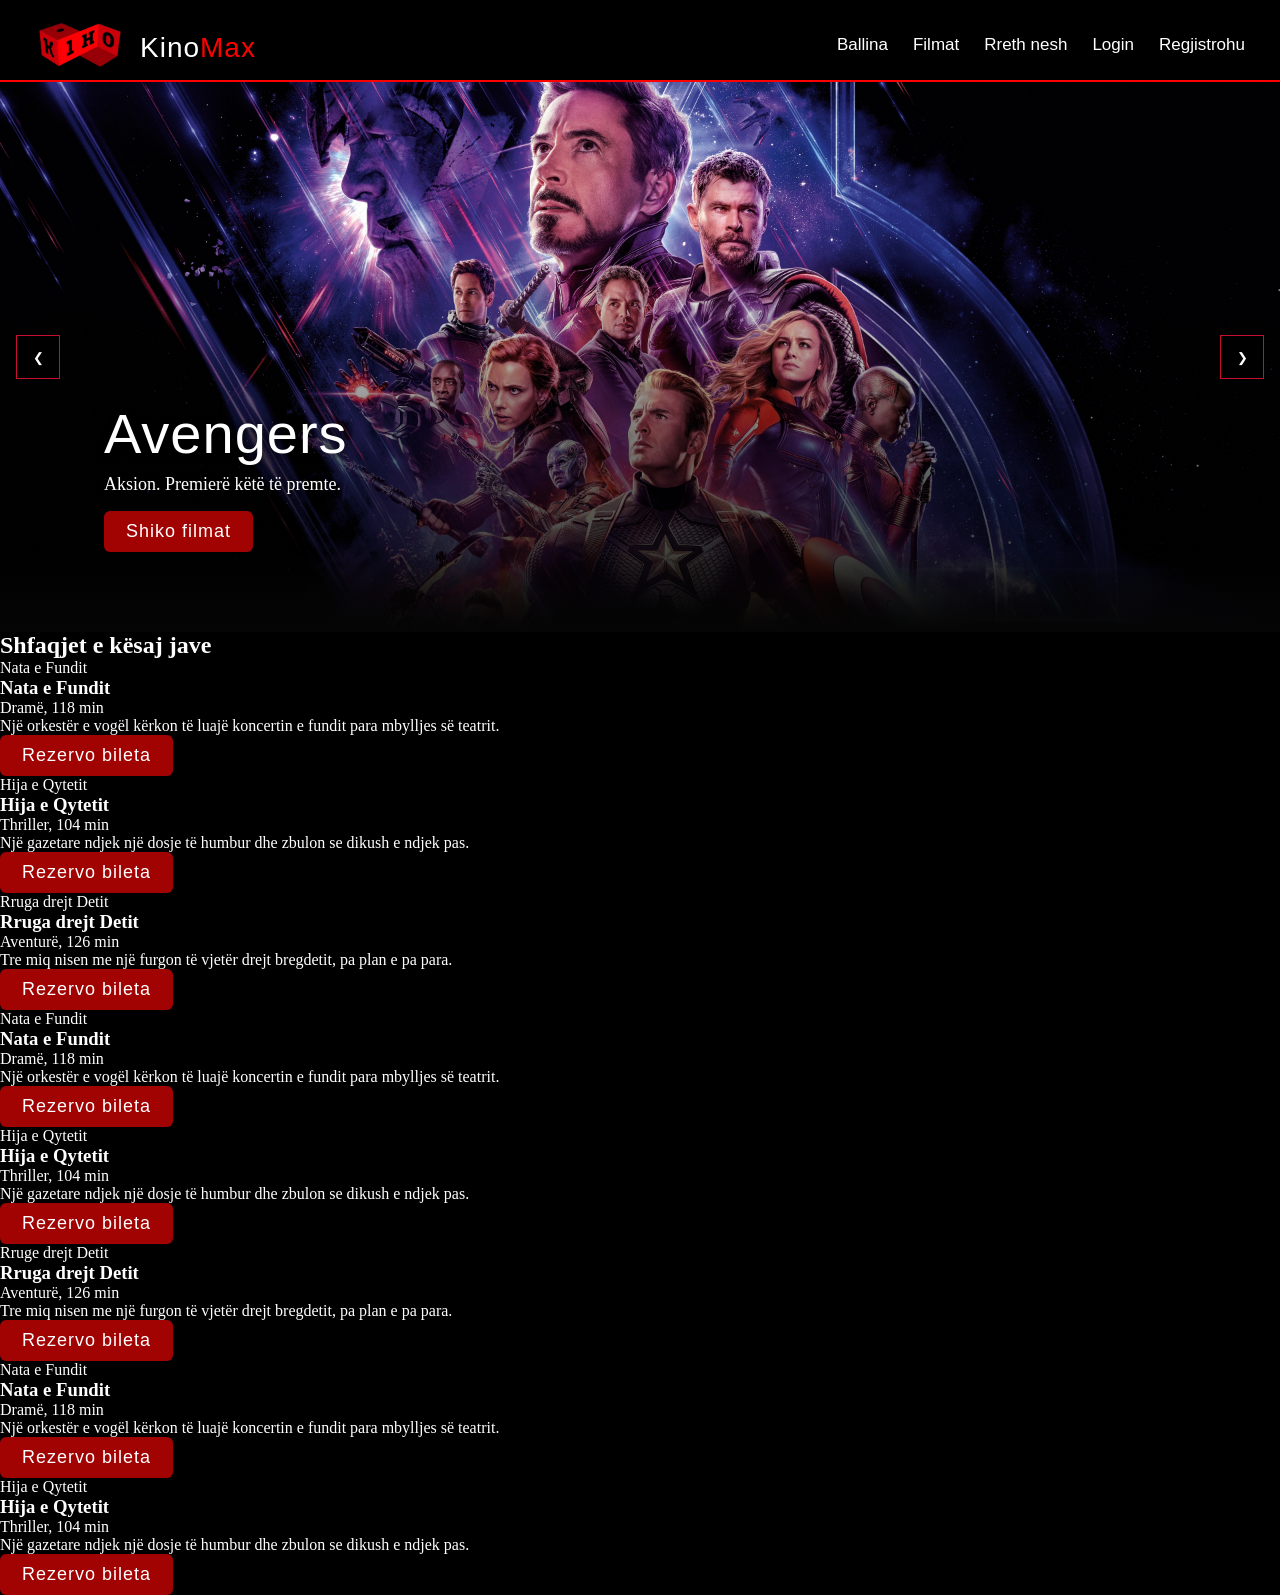
==== index.html @ bc632d7a "Shtimi i disa filmave te tjere ne faqen kryesore index(Ballina)" ====
<!doctype html>
<html lang="en">
  <head>
    <meta charset="UTF-8" />
    <meta name="viewport" content="width=device-width, initial-scale=1.0" />
    <link rel="stylesheet" href="css/style.css" />
    <title>Kinema</title>
  </head>
  <body>
    <header class="koka">
      <img
        id="figura"
        src="Logo/kino-logo-png_seeklogo-444169-removebg-preview.png"
        alt="Logo"
        width="90"
      />
      <a class="logo" href="index.html">Kino<span>Max</span></a>

      <nav class="navbar">
        <ul id="listaNav">
          <li><a href="index.html">Ballina</a></li>
          <li><a href="filmat.html">Filmat</a></li>
          <li><a href="rrethnesh.html">Rreth nesh</a></li>
          <li><a href="login.html">Login</a></li>
          <li><a href="regjistrohu.html">Regjistrohu</a></li>
        </ul>
      </nav>
    </header>

    <section class="slider">
      <article class="slide active g1">
        <h2>Avengers</h2>
        <p>Aksion. Premierë këtë të premte.</p>
        <a class="btn" href="filmat.html">Shiko filmat</a>
      </article>

      <article class="slide active g2">
        <h2>Goat</h2>
        <p>Komedi. Shfaqje çdo ditë në ora 18:00.</p>
        <a class="btn" href="filmat.html">Shiko filmat</a>
      </article>

      <article class="slide active g3">
        <h2>Odyssey</h2>
        <p>Dramë. Të dielën me çmim familjar.</p>
        <a class="btn" href="filmat.html">Shiko filmat</a>
      </article>

      <button class="arrow prev" id="prev" aria-label="Filmi para">
        &#10094;
      </button>
      <button class="arrow next" id="next" aria-label="Filmi tjetër">
        &#10095;
      </button>
    </section>

   <div class="shfaqjet layout">
      <section class="content">
        <h2>Shfaqjet e kësaj jave</h2>

        <div class="grid">
          <article class="film">
            <div class="poster p1"><span>Nata e Fundit</span></div>
            <div class="film-info">
              <h3>Nata e Fundit</h3>
              <p class="meta">Dramë, 118 min</p>
              <p>
                Një orkestër e vogël kërkon të luajë koncertin e fundit para
                mbylljes së teatrit.
              </p>
              <a class="btn" href="login.html">Rezervo bileta</a>
            </div>
          </article>

          <article class="film">
            <div class="poster-p2"><span>Hija e Qytetit</span></div>
            <div class="film-info">
              <h3>Hija e Qytetit</h3>
              <p class="meta">Thriller, 104 min</p>
              <p>
                Një gazetare ndjek një dosje të humbur dhe zbulon se dikush e
                ndjek pas.
              </p>
              <a class="btn" href="login.html">Rezervo bileta</a>
            </div>
          </article>

          <article class="film">
            <div class="poster p3"><span>Rruga drejt Detit</span></div>
            <div class="film-info">
             <h3>Rruga drejt Detit</h3>
              <p class="meta">Aventurë, 126 min</p>
              <p>
                Tre miq nisen me një furgon të vjetër drejt bregdetit, pa plan e
                pa para.
              </p>
              <a class="btn" href="login.html">Rezervo bileta</a>
            </div>
          </article>

          <article class="film">
            <div class="poster p4"><span>Nata e Fundit</span></div>
            <div class="film-info">
              <h3>Nata e Fundit</h3>
              <p class="meta">Dramë, 118 min</p>
              <p>
                Një orkestër e vogël kërkon të luajë koncertin e fundit para
                mbylljes së teatrit.
              </p>
              <a class="btn" href="login.html">Rezervo bileta</a>
            </div>
          </article>

          <article class="film">
            <div class="poster p5"><span>Hija e Qytetit</span></div>
            <div class="film-info">
              <h3>Hija e Qytetit</h3>
              <p class="meta">Thriller, 104 min</p>
              <p>
                Një gazetare ndjek një dosje të humbur dhe zbulon se dikush e
                ndjek pas.
              </p>
              <a class="btn" href="login.html">Rezervo bileta</a>
            </div>
          </article>

          <article class="film">
            <div class="poster p6"><span>Rruge drejt Detit</span></div>
            <div class="film-info">
              <h3>Rruga drejt Detit</h3>
              <p class="meta">Aventurë, 126 min</p>
              <p>
                Tre miq nisen me një furgon të vjetër drejt bregdetit, pa plan e
                pa para.
              </p>
              <a class="btn" href="login.html">Rezervo bileta</a>
            </div>
          </article>

          <article class="film">
            <div class="poster p7"><span>Nata e Fundit</span></div>
            <div class="film-info">
              <h3>Nata e Fundit</h3>
             <p class="meta">Dramë, 118 min</p>
             <p>
                Një orkestër e vogël kërkon të luajë koncertin e fundit para
                mbylljes së teatrit.
              </p>
              <a class="btn" href="login.html">Rezervo bileta</a>
            </div>
          </article>
         
           <article class="film">
            <div class="poster p8"><span>Hija e Qytetit</span></div>
            <div class="film-info">
              <h3>Hija e Qytetit</h3>
              <p class="meta">Thriller, 104 min</p>
              <p>
                Një gazetare ndjek një dosje të humbur dhe zbulon se dikush e
                ndjek pas.
              </p>
              <a class="btn" href="login.html">Rezervo bileta</a>
            </div>
          </article>
        </div>
      </section>

      

    <!--
    <footer class="footer">
      <p>KinoMax, Rruga Jakup Balaj 57, Prishtine</p>
      <p>Tel: 044 904 084 | info@kinomax.gmail.com</p>
      <p>2026 Kinema Drita. Projekt universitar .</p>
    </footer>
    -->
  </body>
</html>
---- css/style.css ----
* {
  margin: 0;
  padding: 0;
  box-sizing: border-box;
}

body {
  background-color: black;
  color: white;
  font-family: Georgia, "Times New Roman", Times, serif;
}

.koka {
  display: flex;
  align-items: center;
  justify-content: space-between;
  padding: 15px 35px;
  background-color: black;
  border-bottom: 2px solid red;
}

.logo {
  font-family: Impact, Arial, sans-serif;
  font-size: 28px;
  color: white;
  text-decoration: none;
  letter-spacing: 1px;
  margin-bottom: -25px;
  margin-top: -10px;
  margin-right: auto;
}

.logo span {
  color: red;
}

#figura {
  margin-top: -15px;
}

.koka img {
  margin-right: 15px;
  margin-bottom: -25px;
}

.navbar ul {
  display: flex;
  align-items: center;
  gap: 25px;
  list-style: none;
  margin-bottom: -25px;
  margin-top: -5px;
}

.navbar a {
  color: white;
  text-decoration: none;
  font-family: Impact, Arial, sans-serif;
  font-size: 17px;
  padding: 5px 0;
}

.navbar a:hover {
  color: #c90c2b;
  border-bottom: 2px solid #c90c2b;
}
/* ===== Forma e hyrjes ===== */
main {
  min-height: calc(100vh - 90px);
  display: flex;
  align-items: center;
  justify-content: center;
}

.container {
  width: 100%;
  max-width: 480px;
  padding: 32px 19px;
  margin: 50px auto;
}

.Hyrja {
  background: #141212;
  border: 1px solid #2e2a2a;
  border-top: 4px solid #c8102e;
  border-radius: 6px;
  padding: 32px;
}

.Hyrja h1 {
  font-family: Impact, "Arial Narrow", Arial, sans-serif;
  font-weight: 400;
  font-size: 35px;
  letter-spacing: 1px;
  margin-bottom: 16px;
}

#login {
  display: flex;
  flex-direction: column;
  gap: 8px;
}

#login label {
  margin-top: 10px;
  font-size: 15px;
}

#login input[type="email"],
#login input[type="password"],
#login input[type="text"] {
  width: 100%;
  padding: 11px;
  background: #000000;
  color: #f1ece8;
  border: 1px solid #2e2a2a;
  border-radius: 6px;
  font: inherit;
}

#login input:focus {
  outline: none;
  border-color: #c8102e;
}

/* Butoni Shfaq/Fshih fjalëkalimin */
#login button[type="button"] {
  align-self: flex-end;
  padding: 5px 14px;
  background: transparent;
  color: #f1ece8;
  border: 1px solid #c8102e;
  border-radius: 6px;
  font: inherit;
  font-size: 14px;
  cursor: pointer;
}

#login button[type="button"]:hover {
  background: #c8102e;
}

/* Checkbox-i "Më mbaj të kyçur" */
#login .checkbox {
  display: flex;
  align-items: left;
  gap: 8px;
  margin-top: 6px;
}

/* Mesazhi i gabimit */
.error {
  min-height: 22px;
  color: #ff6b6b;
}

/* Butoni Hyr */
#login button[type="submit"] {
  margin-top: 6px;
  padding: 11px 22px;
  background: #c8102e;
  color: #ffffff;
  border: none;
  border-radius: 6px;
  font-family: Impact, "Arial Narrow", Arial, sans-serif;
  font-size: 17px;
  letter-spacing: 1px;
  cursor: pointer;
}

#login button[type="submit"]:hover {
  background: #8f0b21;
}

.llogari {
  margin-top: 19px;
  text-align: center;
}

/*Pjesa e filmave apo slides*/
.slider {
  position: relative;
  height: 550px;
  overflow: hidden;
}

.slider::after {
  content: "";
  position: absolute;
  left: 0;
  right: 0;
  bottom: 0;
  height: 80px;
  pointer-events: none;
  background: linear-gradient(to top, #050505, transparent);
}

.slide {
  display: none;
  flex-direction: column;
  justify-content: flex-end;
  align-items: flex-start;
  height: 100%;
  padding: 80px 104px;
}

.slide.active {
  display: flex;
}

.slide h2 {
  font-family: Impact, Arial, sans-serif;
  font-weight: 400;
  font-size: 56px;
  letter-spacing: 1px;
  text-shadow: 0 2px 8px rgba(0, 0, 0, 0.8);
}

.slide p {
  margin: 8px 0 16px;
  font-size: 18px;
  text-shadow: 0 1px 6px rgba(0, 0, 0, 0.8);
}

.btn {
  display: inline-block;
  padding: 10px 22px;
  background: rgb(161, 2, 2);
  color: white;
  border-radius: 6px;
  font-family: Impact, Arial, sans-serif;
  font-size: 18px;
  letter-spacing: 1px;
  text-decoration: none;
}

.btn:hover {
  background: #5e0413;
}

.g1 {
  background:
    linear-gradient(
      to top,
      rgba(0, 0, 0, 0.9) 0%,
      rgba(0, 0, 0, 0.5) 35%,
      rgba(0, 0, 0, 0) 70%
    ),
    url("../Logo/avengers.jpg") center 20% / cover no-repeat #1b0003;
}

.g2 {
  background:
    linear-gradient(
      to top,
      rgba(0, 0, 0, 0.9) 0%,
      rgba(0, 0, 0, 0.5) 35%,
      rgba(0, 0, 0, 0) 70%
    ),
    url("../Logo/24993.jpg") center 30% / cover no-repeat #3a0a12;
}

.g3 {
  background:
    linear-gradient(
      to top,
      rgba(0, 0, 0, 0.9) 0%,
      rgba(0, 0, 0, 0.5) 35%,
      rgba(0, 0, 0, 0) 70%
    ),
    url("../Logo/the-odyssey-3840x2160-25035.jpg") center 30% / cover no-repeat
      #1a0a0a;
}

.arrow {
  position: absolute;
  top: 50%;
  transform: translateY(-50%);
  z-index: 2;
  width: 44px;
  height: 44px;
  background: rgba(0, 0, 0, 0.6);
  color: #ffffff;
  border: 1px solid #c8102e;
  cursor: pointer;
}

.arrow:hover {
  background: red;
}

.prev {
  left: 16px;
}

.next {
  right: 16px;
}

/* ===== Footer ===== */
.footer {
  padding: 24px 32px;
  text-align: center;
  color: #a79f9a;
  font-size: 14px;
  border-top: 3px solid #c8102e;
}

/* ===== Faqja Regjistrohu ===== */
.narrow {
  max-width: 520px;
}

.panel {
  background: #141212;
  border: 1px solid #2e2a2a;
  border-top: 4px solid #c8102e;
  border-radius: 6px;
  padding: 32px;
}

.panel h1 {
  font-family: Impact, Arial, sans-serif;
  font-weight: 400;
  font-size: 35px;
  letter-spacing: 1px;
  margin-bottom: 16px;
}

#registerForm {
  display: flex;
  flex-direction: column;
  gap: 8px;
}

#registerForm label {
  margin-top: 10px;
  font-size: 15px;
}

/* Fushat: text, email, password dhe select */
#registerForm input[type="text"],
#registerForm input[type="email"],
#registerForm input[type="password"],
#registerForm select {
  width: 100%;
  padding: 11px;
  background: #000000;
  color: #f1ece8;
  border: 1px solid #2e2a2a;
  border-radius: 6px;
  font: inherit;
}

#registerForm input:focus,
#registerForm select:focus {
  outline: none;
  border-color: #c8102e;
}

/* Fjalëkalimi me butonin Shfaq */
.pass-row {
  display: flex;
  gap: 8px;
}

.pass-row input {
  flex: 1;
}

.toggle-pass {
  padding: 0 16px;
  background: transparent;
  color: #f1ece8;
  border: 1px solid #c8102e;
  border-radius: 6px;
  font: inherit;
  font-size: 14px;
  cursor: pointer;
}

.toggle-pass:hover {
  background: #c8102e;
}

/* Radio buttons (lloji i biletës) */
#registerForm fieldset {
  margin-top: 13px;
  padding: 13px;
  border: 1px solid #2e2a2a;
  border-radius: 6px;
}

#registerForm legend {
  padding: 0 6px;
  color: #a79f9a;
  font-size: 15px;
}

/* Radio dhe checkbox me etiketën e tyre */
#registerForm .check {
  display: flex;
  align-items: center;
  gap: 8px;
  margin-top: 6px;
}

#registerForm input[type="radio"],
#registerForm input[type="checkbox"] {
  accent-color: #c8102e;
}

/* Mesazhi i gabimit */
#registerForm .error {
  min-height: 22px;
  color: #ff6b6b;
}

/* Butoni Regjistrohu */
#registerForm .btn {
  margin-top: 6px;
  padding: 11px 22px;
  background: #c8102e;
  color: #ffffff;
  border: none;
  border-radius: 6px;
  font-family: Impact, "Arial Narrow", Arial, sans-serif;
  font-size: 17px;
  letter-spacing: 1px;
  cursor: pointer;
}

#registerForm .btn:hover {
  background: #8f0b21;
}

/* "Ke llogari? Hyr" */
.alt {
  margin-top: 19px;
  text-align: center;
}

/* Telefon */
@media (max-width: 640px) {
  .panel {
    padding: 22px;
  }

  .panel h1 {
    font-size: 29px;
  }
}

/* ===== Footer ===== */
.footer {
  padding: 24px 32px;
  text-align: center;
  color: #a79f9a;
  font-size: 14px;
  border-top: 3px solid #c8102e;
}
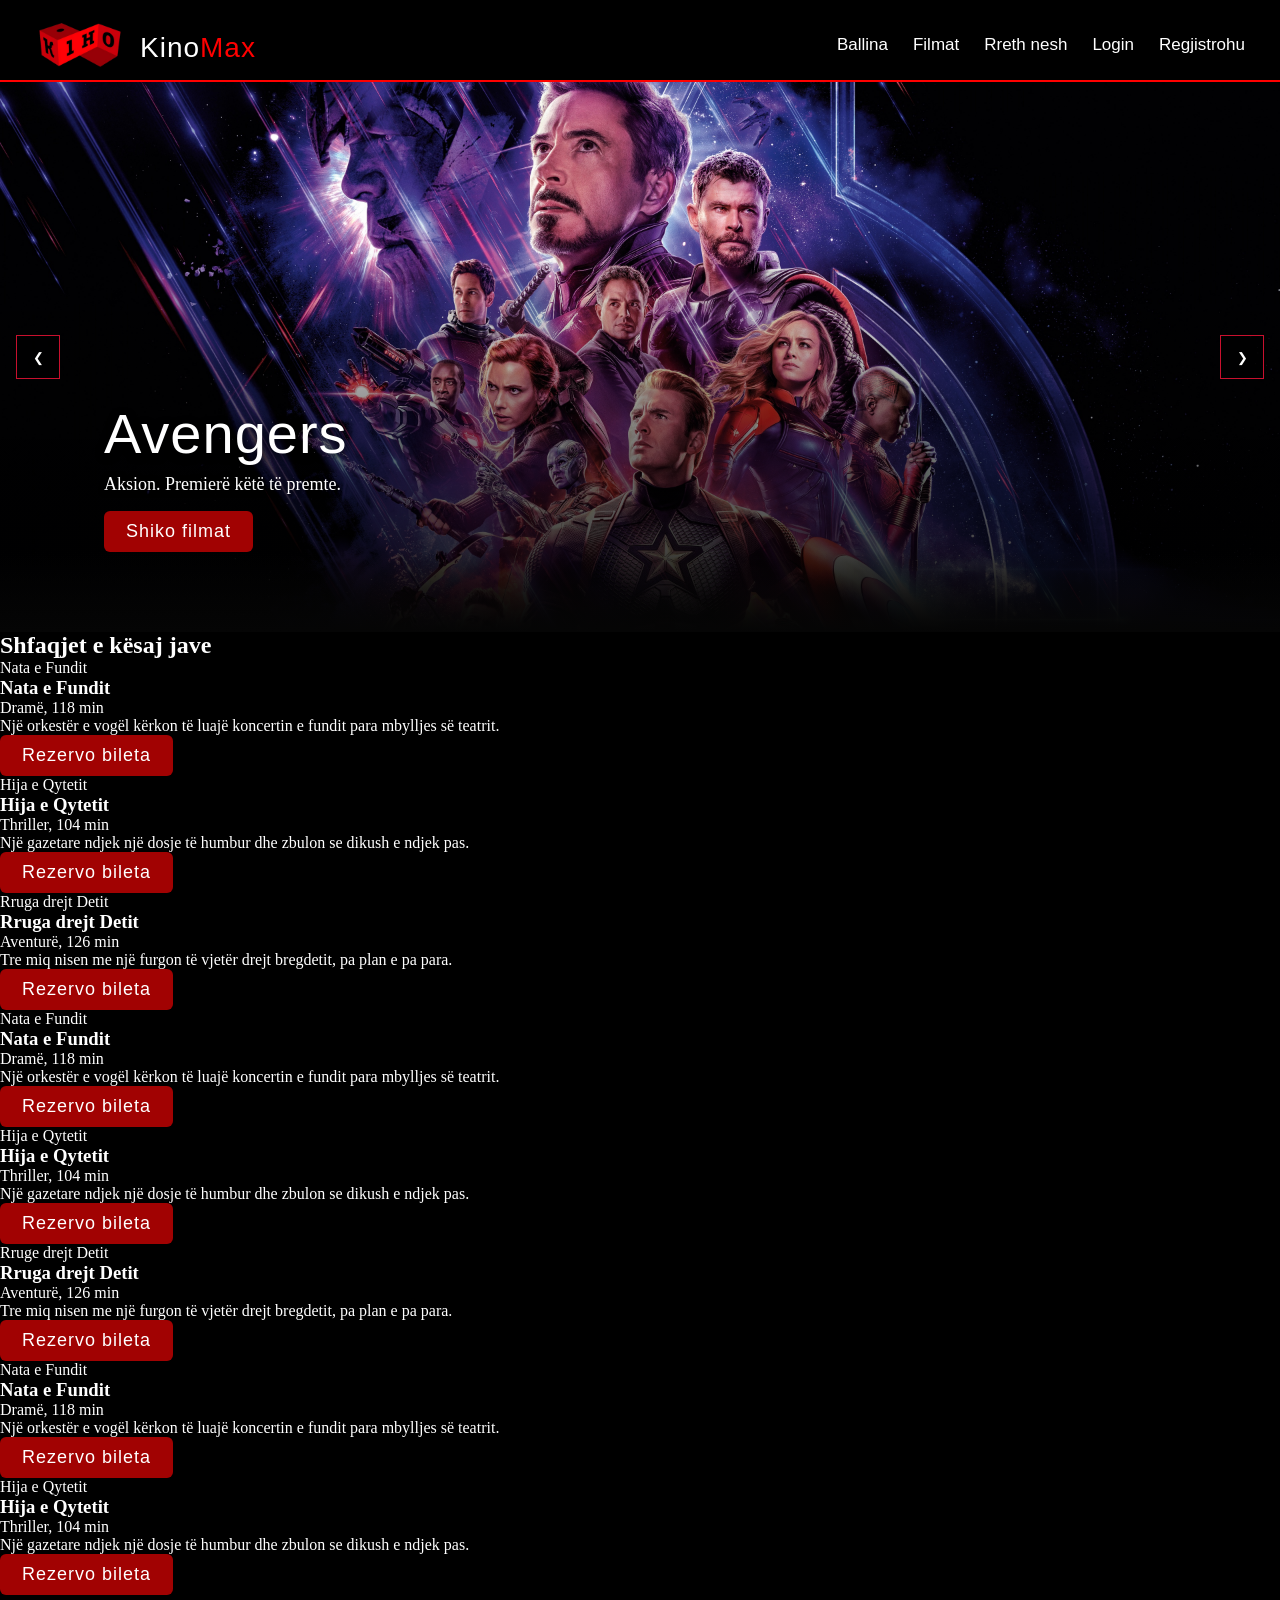
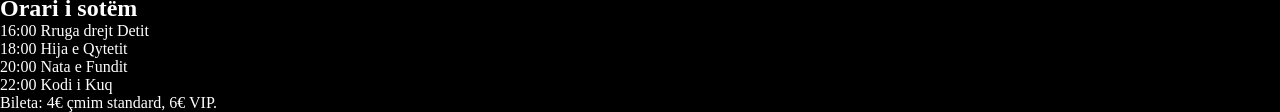
==== commit c1c95908: "Shtimi i ASIDE ne faqen kryesore index (Ballina) ku perfshin oraret kryesore te filmave" ====
--- a/index.html
+++ b/index.html
@@ -54,7 +54,7 @@
       </button>
     </section>
 
-   <div class="shfaqjet layout">
+    <div class="shfaqjet layout">
       <section class="content">
         <h2>Shfaqjet e kësaj jave</h2>
 
@@ -88,7 +88,7 @@
           <article class="film">
             <div class="poster p3"><span>Rruga drejt Detit</span></div>
             <div class="film-info">
-             <h3>Rruga drejt Detit</h3>
+              <h3>Rruga drejt Detit</h3>
               <p class="meta">Aventurë, 126 min</p>
               <p>
                 Tre miq nisen me një furgon të vjetër drejt bregdetit, pa plan e
@@ -141,16 +141,16 @@
             <div class="poster p7"><span>Nata e Fundit</span></div>
             <div class="film-info">
               <h3>Nata e Fundit</h3>
-             <p class="meta">Dramë, 118 min</p>
-             <p>
+              <p class="meta">Dramë, 118 min</p>
+              <p>
                 Një orkestër e vogël kërkon të luajë koncertin e fundit para
                 mbylljes së teatrit.
               </p>
               <a class="btn" href="login.html">Rezervo bileta</a>
             </div>
           </article>
-         
-           <article class="film">
+
+          <article class="film">
             <div class="poster p8"><span>Hija e Qytetit</span></div>
             <div class="film-info">
               <h3>Hija e Qytetit</h3>
@@ -165,7 +165,17 @@
         </div>
       </section>
 
-      
+      <aside class="sidebar">
+        <h2>Orari i sotëm</h2>
+        <ul class="schedule">
+          <li><span>16:00</span> Rruga drejt Detit</li>
+          <li><span>18:00</span> Hija e Qytetit</li>
+          <li><span>20:00</span> Nata e Fundit</li>
+          <li><span>22:00</span> Kodi i Kuq</li>
+        </ul>
+        <p class="note">Bileta: 4&euro; çmim standard, 6&euro; VIP.</p>
+      </aside>
+    </div>
 
     <!--
     <footer class="footer">
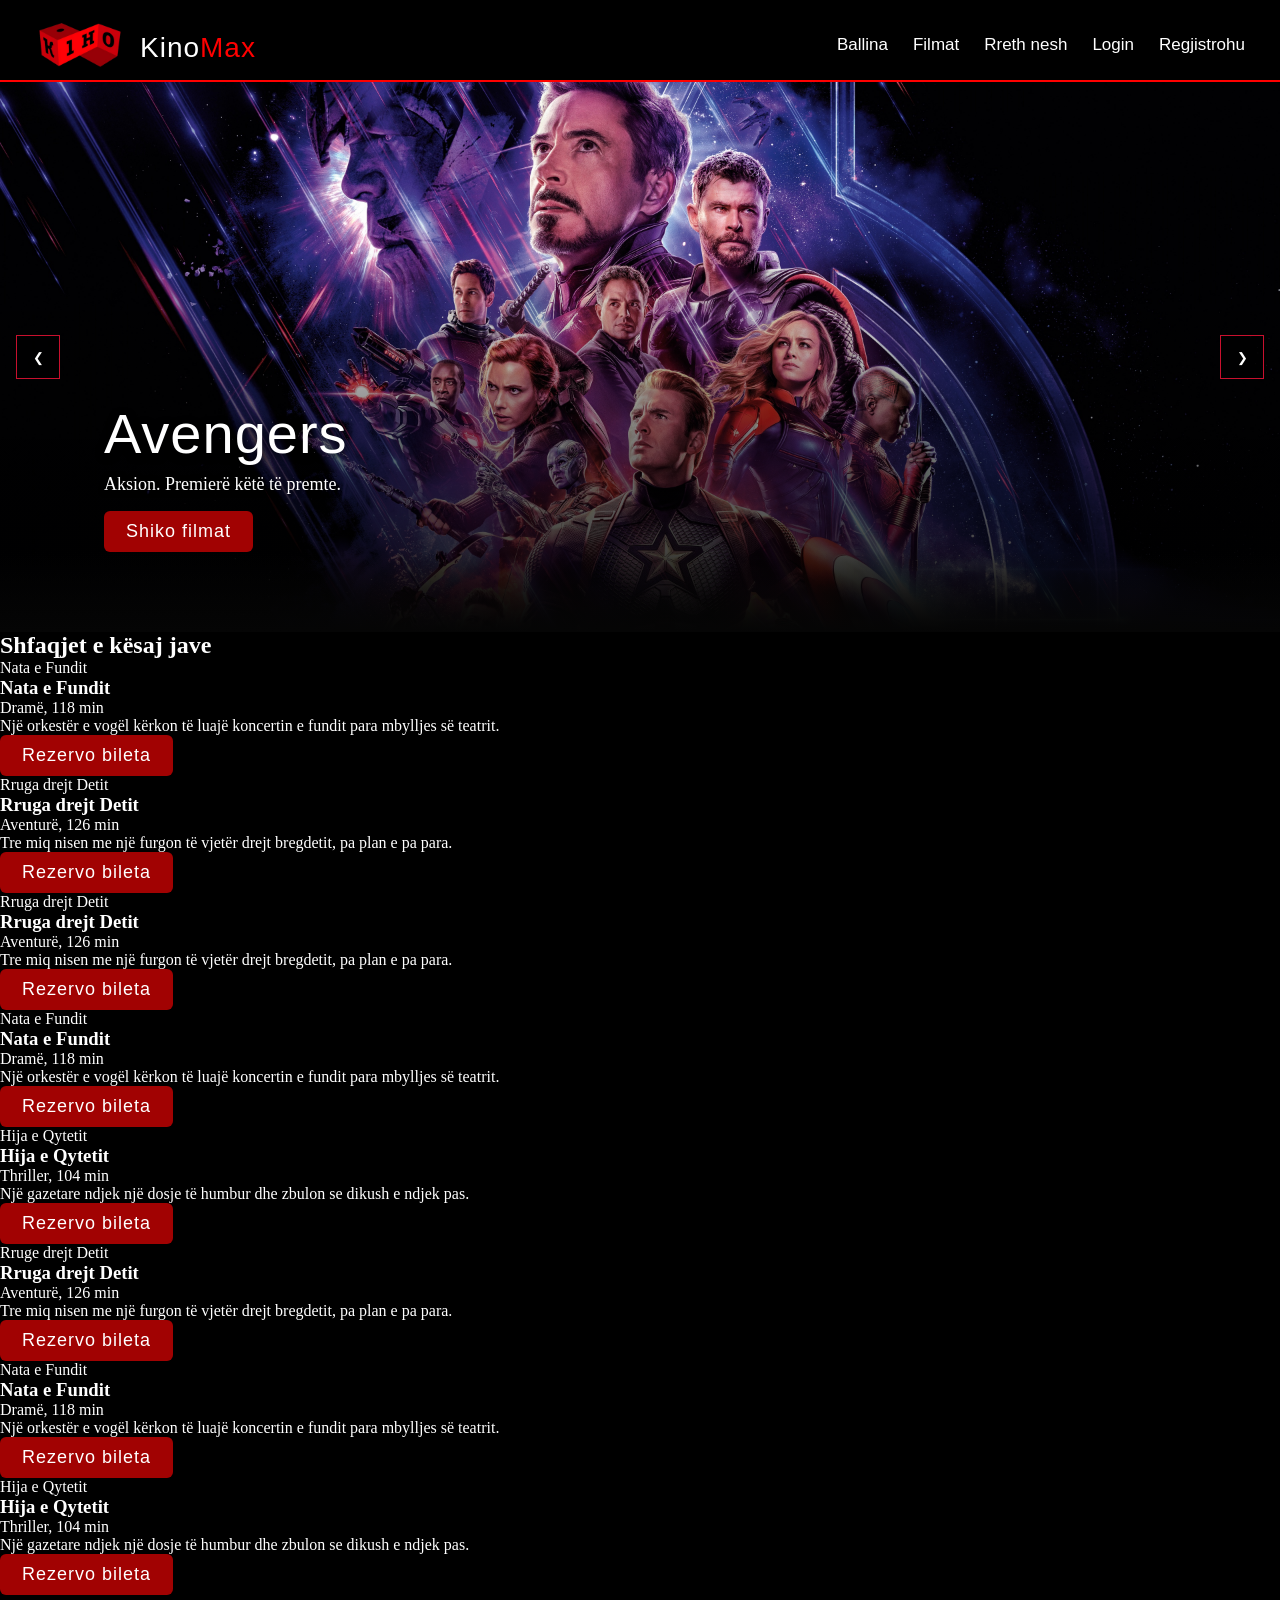
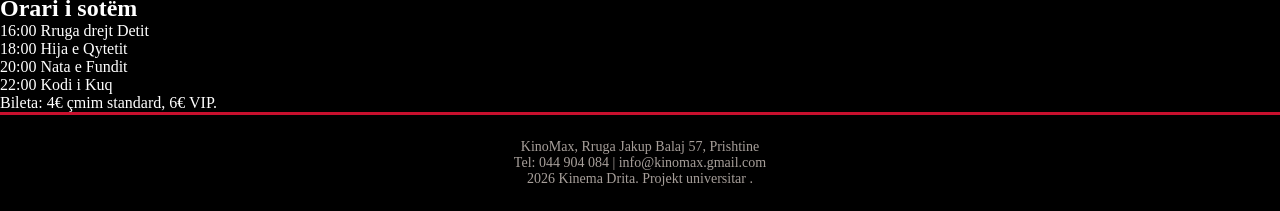
==== commit 1f95a881: "Vendosja e footer tek faqja kryesore index (ballina)" ====
--- a/index.html
+++ b/index.html
@@ -73,13 +73,13 @@
           </article>
 
           <article class="film">
-            <div class="poster-p2"><span>Hija e Qytetit</span></div>
+            <div class="poster p3"><span>Rruga drejt Detit</span></div>
             <div class="film-info">
-              <h3>Hija e Qytetit</h3>
-              <p class="meta">Thriller, 104 min</p>
+              <h3>Rruga drejt Detit</h3>
+              <p class="meta">Aventurë, 126 min</p>
               <p>
-                Një gazetare ndjek një dosje të humbur dhe zbulon se dikush e
-                ndjek pas.
+                Tre miq nisen me një furgon të vjetër drejt bregdetit, pa plan e
+                pa para.
               </p>
               <a class="btn" href="login.html">Rezervo bileta</a>
             </div>
@@ -177,12 +177,10 @@
       </aside>
     </div>
 
-    <!--
     <footer class="footer">
       <p>KinoMax, Rruga Jakup Balaj 57, Prishtine</p>
       <p>Tel: 044 904 084 | info@kinomax.gmail.com</p>
       <p>2026 Kinema Drita. Projekt universitar .</p>
     </footer>
-    -->
   </body>
 </html>
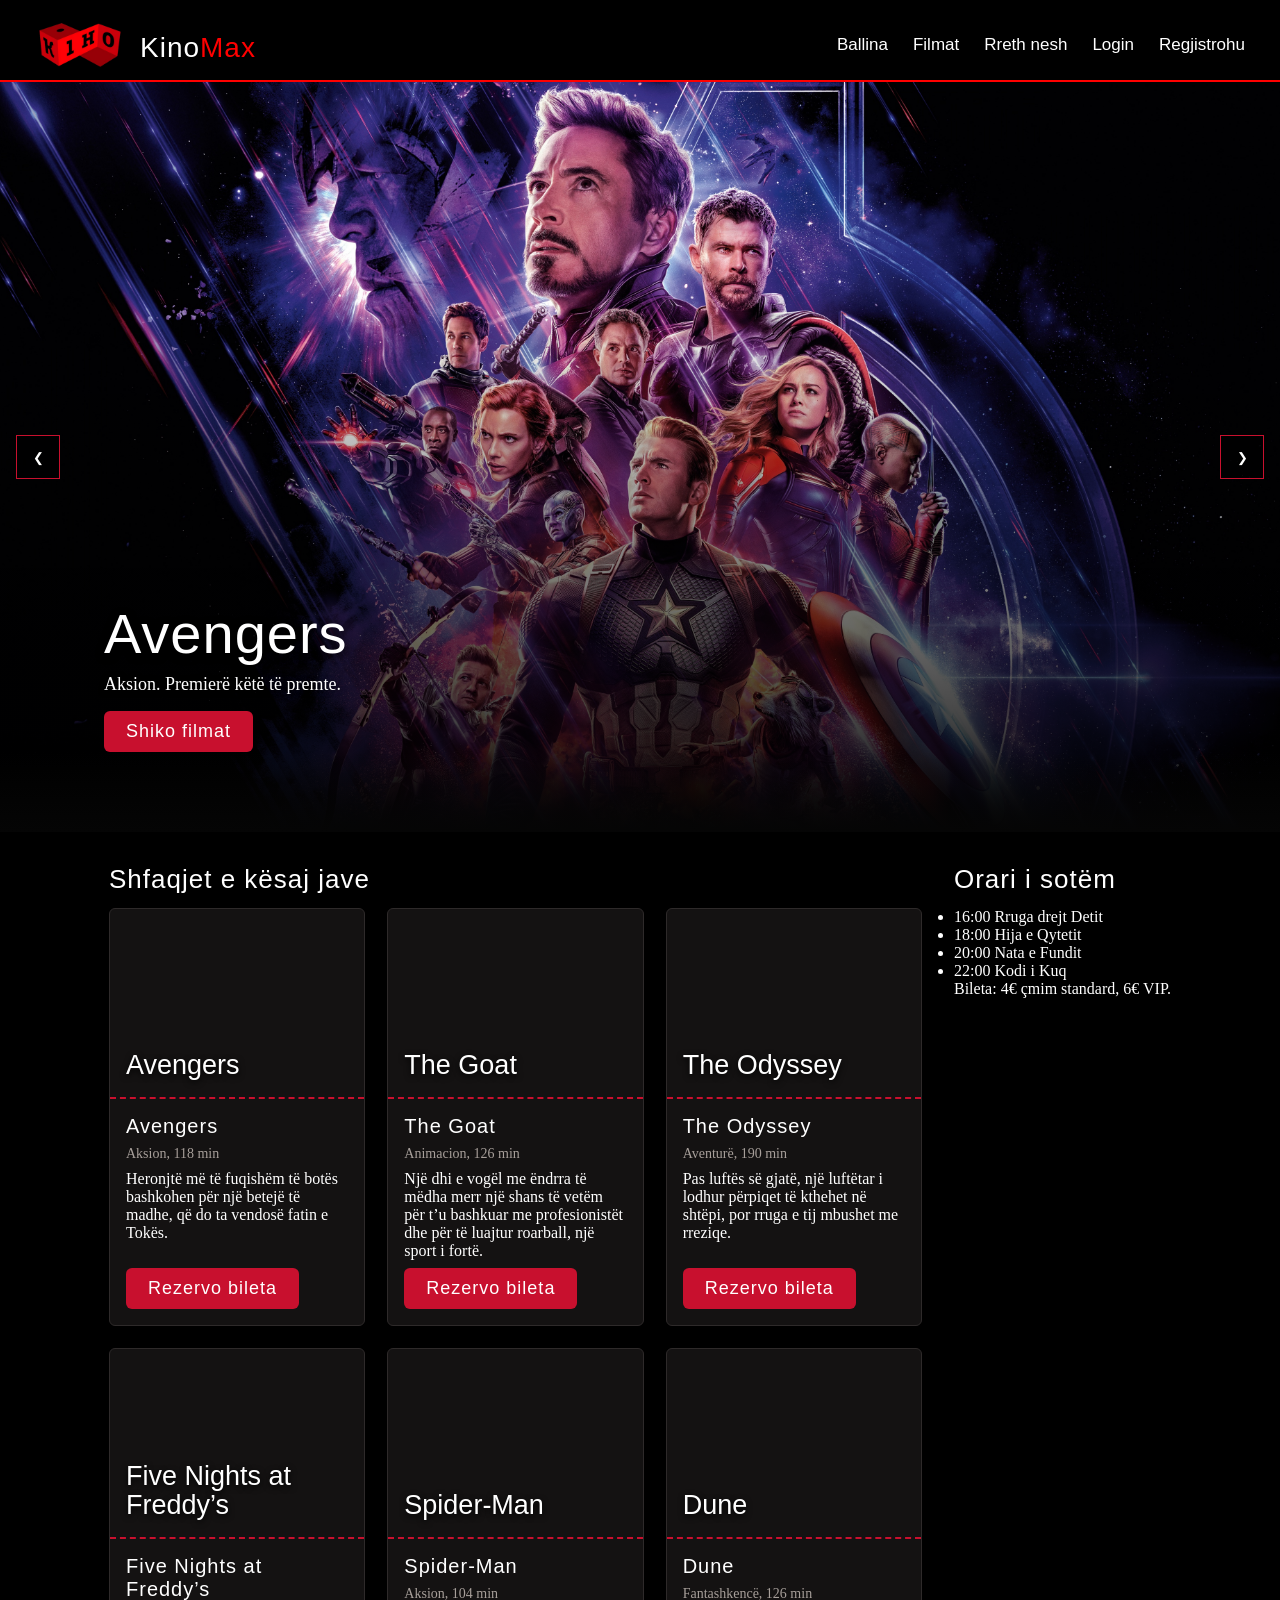
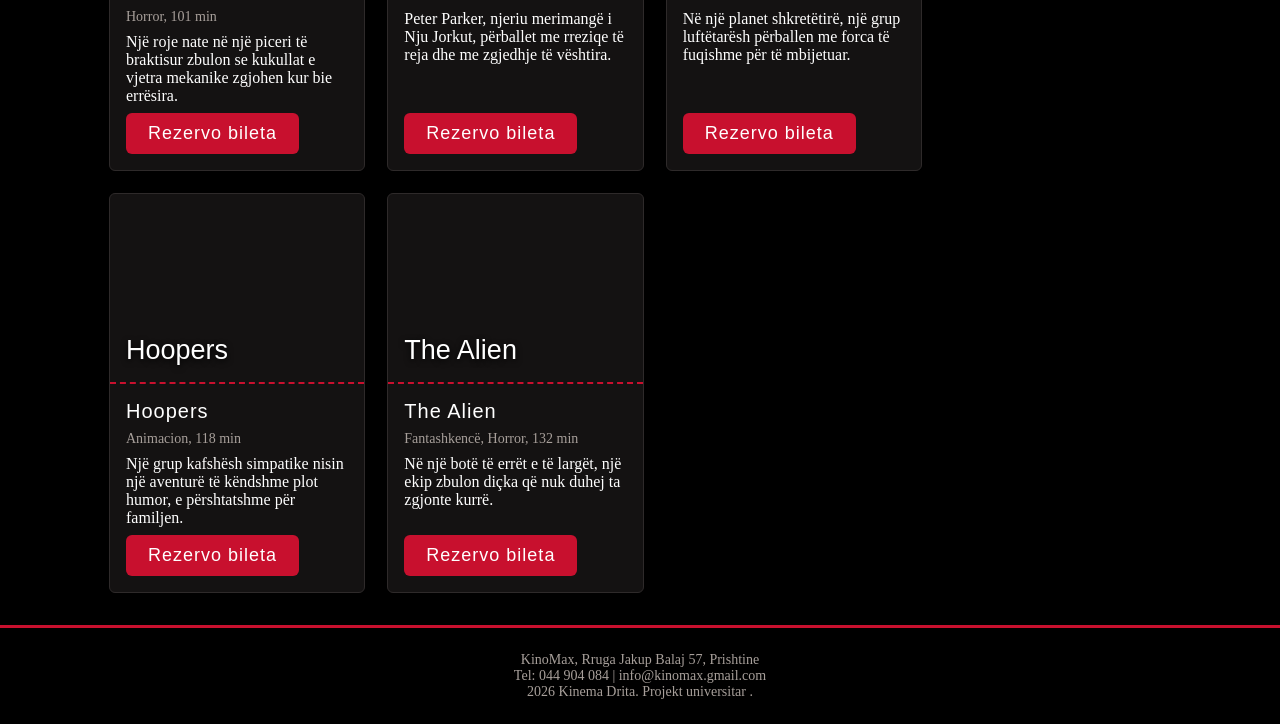
==== commit eadf1436: "Ndryshova titujt dhe tekstet e kartave te filmave." ====
--- a/index.html
+++ b/index.html
@@ -60,104 +60,105 @@
 
         <div class="grid">
           <article class="film">
-            <div class="poster p1"><span>Nata e Fundit</span></div>
+            <div class="poster p1"><span>Avengers</span></div>
             <div class="film-info">
-              <h3>Nata e Fundit</h3>
-              <p class="meta">Dramë, 118 min</p>
+              <h3>Avengers</h3>
+              <p class="meta">Aksion, 118 min</p>
               <p>
-                Një orkestër e vogël kërkon të luajë koncertin e fundit para
-                mbylljes së teatrit.
+                Heronjtë më të fuqishëm të botës bashkohen për një betejë të
+                madhe, që do ta vendosë fatin e Tokës.
               </p>
               <a class="btn" href="login.html">Rezervo bileta</a>
             </div>
           </article>
 
           <article class="film">
-            <div class="poster p3"><span>Rruga drejt Detit</span></div>
+            <div class="poster p2"><span>The Goat</span></div>
             <div class="film-info">
-              <h3>Rruga drejt Detit</h3>
-              <p class="meta">Aventurë, 126 min</p>
+              <h3>The Goat</h3>
+              <p class="meta">Animacion, 126 min</p>
               <p>
-                Tre miq nisen me një furgon të vjetër drejt bregdetit, pa plan e
-                pa para.
+                Një dhi e vogël me ëndrra të mëdha merr një shans të vetëm për
+                t’u bashkuar me profesionistët dhe për të luajtur roarball, një
+                sport i fortë.
               </p>
               <a class="btn" href="login.html">Rezervo bileta</a>
             </div>
           </article>
 
           <article class="film">
-            <div class="poster p3"><span>Rruga drejt Detit</span></div>
+            <div class="poster p3"><span>The Odyssey</span></div>
             <div class="film-info">
-              <h3>Rruga drejt Detit</h3>
-              <p class="meta">Aventurë, 126 min</p>
+              <h3>The Odyssey</h3>
+              <p class="meta">Aventurë, 190 min</p>
               <p>
-                Tre miq nisen me një furgon të vjetër drejt bregdetit, pa plan e
-                pa para.
+                Pas luftës së gjatë, një luftëtar i lodhur përpiqet të kthehet
+                në shtëpi, por rruga e tij mbushet me rreziqe.
               </p>
               <a class="btn" href="login.html">Rezervo bileta</a>
             </div>
           </article>
 
           <article class="film">
-            <div class="poster p4"><span>Nata e Fundit</span></div>
+            <div class="poster p4"><span>Five Nights at Freddy’s</span></div>
             <div class="film-info">
-              <h3>Nata e Fundit</h3>
-              <p class="meta">Dramë, 118 min</p>
+              <h3>Five Nights at Freddy’s</h3>
+              <p class="meta">Horror, 101 min</p>
               <p>
-                Një orkestër e vogël kërkon të luajë koncertin e fundit para
-                mbylljes së teatrit.
+                Një roje nate në një piceri të braktisur zbulon se kukullat e
+                vjetra mekanike zgjohen kur bie errësira.
               </p>
               <a class="btn" href="login.html">Rezervo bileta</a>
             </div>
           </article>
 
           <article class="film">
-            <div class="poster p5"><span>Hija e Qytetit</span></div>
+            <div class="poster p5"><span>Spider-Man</span></div>
             <div class="film-info">
-              <h3>Hija e Qytetit</h3>
-              <p class="meta">Thriller, 104 min</p>
+              <h3>Spider-Man</h3>
+              <p class="meta">Aksion, 104 min</p>
               <p>
-                Një gazetare ndjek një dosje të humbur dhe zbulon se dikush e
-                ndjek pas.
+                Peter Parker, njeriu merimangë i Nju Jorkut, përballet me
+                rreziqe të reja dhe me zgjedhje të vështira.
               </p>
               <a class="btn" href="login.html">Rezervo bileta</a>
             </div>
           </article>
 
           <article class="film">
-            <div class="poster p6"><span>Rruge drejt Detit</span></div>
+            <div class="poster p6"><span>Dune</span></div>
             <div class="film-info">
-              <h3>Rruga drejt Detit</h3>
-              <p class="meta">Aventurë, 126 min</p>
+              <h3>Dune</h3>
+              <p class="meta">Fantashkencë, 126 min</p>
               <p>
-                Tre miq nisen me një furgon të vjetër drejt bregdetit, pa plan e
-                pa para.
+                Në një planet shkretëtirë, një grup luftëtarësh përballen me
+                forca të fuqishme për të mbijetuar.
               </p>
               <a class="btn" href="login.html">Rezervo bileta</a>
             </div>
           </article>
 
           <article class="film">
-            <div class="poster p7"><span>Nata e Fundit</span></div>
+            <div class="poster p7"><span>Hoopers</span></div>
             <div class="film-info">
-              <h3>Nata e Fundit</h3>
-              <p class="meta">Dramë, 118 min</p>
+              <h3>Hoopers</h3>
+              <p class="meta">Animacion, 118 min</p>
               <p>
-                Një orkestër e vogël kërkon të luajë koncertin e fundit para
-                mbylljes së teatrit.
+                Një grup kafshësh simpatike nisin një aventurë të këndshme plot
+                humor, e përshtatshme për familjen.
               </p>
               <a class="btn" href="login.html">Rezervo bileta</a>
             </div>
           </article>
 
           <article class="film">
-            <div class="poster p8"><span>Hija e Qytetit</span></div>
+            <div class="poster p8"><span>The Alien</span></div>
             <div class="film-info">
-              <h3>Hija e Qytetit</h3>
-              <p class="meta">Thriller, 104 min</p>
+              <h3>The Alien</h3>
+              <p class="meta">Fantashkencë, Horror, 132 min</p>
               <p>
-                Një gazetare ndjek një dosje të humbur dhe zbulon se dikush e
-                ndjek pas.
+                Në një botë të errët e të largët, një ekip zbulon diçka që nuk
+                duhej ta zgjonte kurrë.
               </p>
               <a class="btn" href="login.html">Rezervo bileta</a>
             </div>
--- a/css/style.css
+++ b/css/style.css
@@ -180,7 +180,7 @@
 /*Pjesa e filmave apo slides*/
 .slider {
   position: relative;
-  height: 550px;
+  height: 750px;
   overflow: hidden;
 }
 
@@ -225,7 +225,7 @@
 .btn {
   display: inline-block;
   padding: 10px 22px;
-  background: rgb(161, 2, 2);
+  background: #c8102e;
   color: white;
   border-radius: 6px;
   font-family: Impact, Arial, sans-serif;
@@ -297,15 +297,6 @@
   right: 16px;
 }
 
-/* ===== Footer ===== */
-.footer {
-  padding: 24px 32px;
-  text-align: center;
-  color: #a79f9a;
-  font-size: 14px;
-  border-top: 3px solid #c8102e;
-}
-
 /* ===== Faqja Regjistrohu ===== */
 .narrow {
   max-width: 520px;
@@ -434,21 +425,90 @@
   background: #8f0b21;
 }
 
-/* "Ke llogari? Hyr" */
 .alt {
   margin-top: 19px;
   text-align: center;
 }
 
-/* Telefon */
-@media (max-width: 640px) {
-  .panel {
-    padding: 22px;
-  }
-
-  .panel h1 {
-    font-size: 29px;
-  }
+.shfaqjet {
+  width: 100%;
+  max-width: 1100px;
+  margin: 0 auto;
+  padding: 32px 19px;
+}
+
+.layout {
+  display: flex;
+  gap: 32px;
+  align-items: flex-start;
+}
+
+.content {
+  flex: 1;
+}
+
+.content h2,
+.sidebar h2 {
+  font-family: Impact, Arial, sans-serif;
+  font-weight: 400;
+  font-size: 26px;
+  letter-spacing: 1px;
+  margin-bottom: 13px;
+}
+
+.grid {
+  display: grid;
+  grid-template-columns: repeat(auto-fill, minmax(250px, 1fr));
+  gap: 22px;
+}
+
+.film {
+  display: flex;
+  flex-direction: column;
+  background: #141212;
+  border: 1px solid #2e2a2a;
+  border-radius: 6px;
+  overflow: hidden;
+}
+
+.poster {
+  height: 190px;
+  display: flex;
+  align-items: flex-end;
+  padding: 16px;
+  border-bottom: 2px dashed #c8102e;
+}
+
+.poster span {
+  font-family: Impact, Arial, sans-serif;
+  font-size: 27px;
+  line-height: 1.1;
+  text-shadow: 0 2px 6px #000000;
+}
+
+.film-info {
+  display: flex;
+  flex-direction: column;
+  gap: 8px;
+  flex: 1;
+  padding: 16px;
+}
+
+.film-info h3 {
+  font-family: Impact, Arial, sans-serif;
+  font-weight: 400;
+  font-size: 20px;
+  letter-spacing: 1px;
+}
+
+.meta {
+  color: #a79f9a;
+  font-size: 14px;
+}
+
+.film .btn {
+  margin-top: auto;
+  align-self: flex-start;
 }
 
 /* ===== Footer ===== */
@@ -459,3 +519,13 @@
   font-size: 14px;
   border-top: 3px solid #c8102e;
 }
+
+@media (max-width: 640px) {
+  .panel {
+    padding: 22px;
+  }
+
+  .panel h1 {
+    font-size: 29px;
+  }
+}
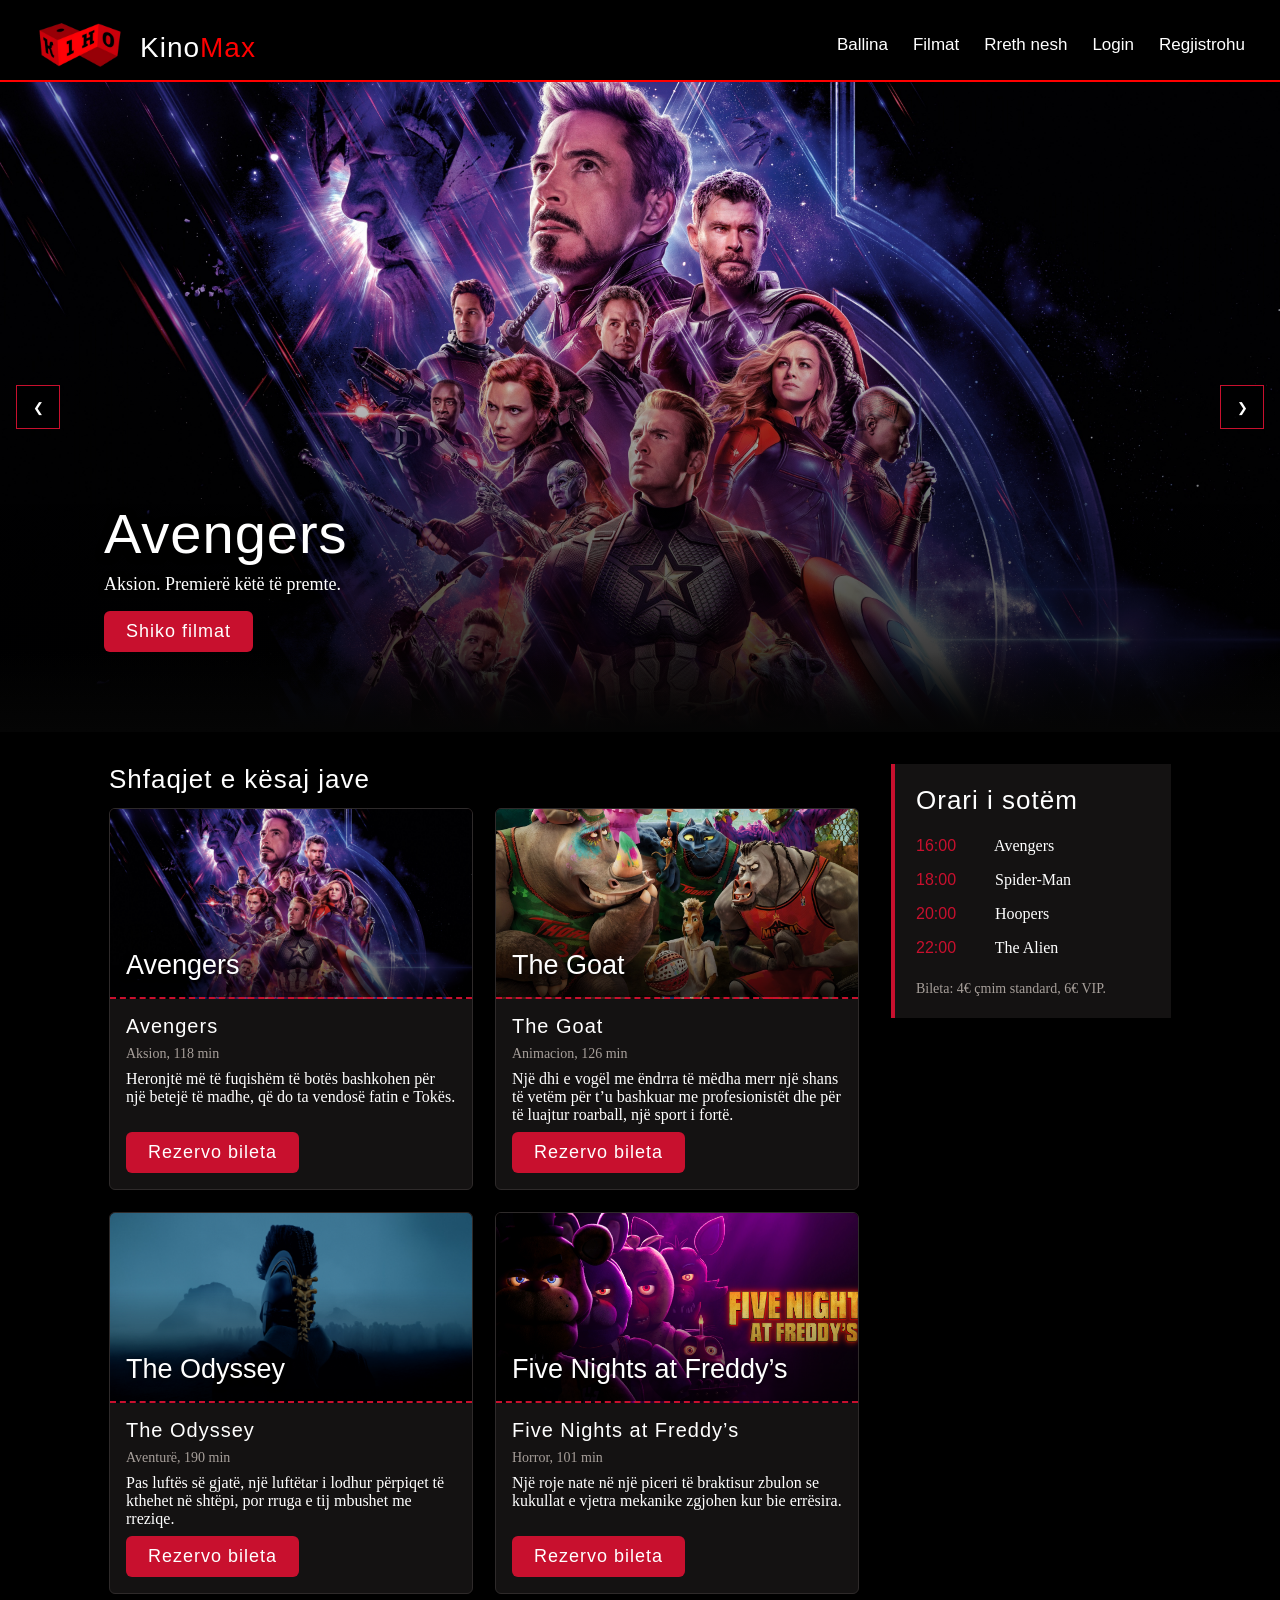
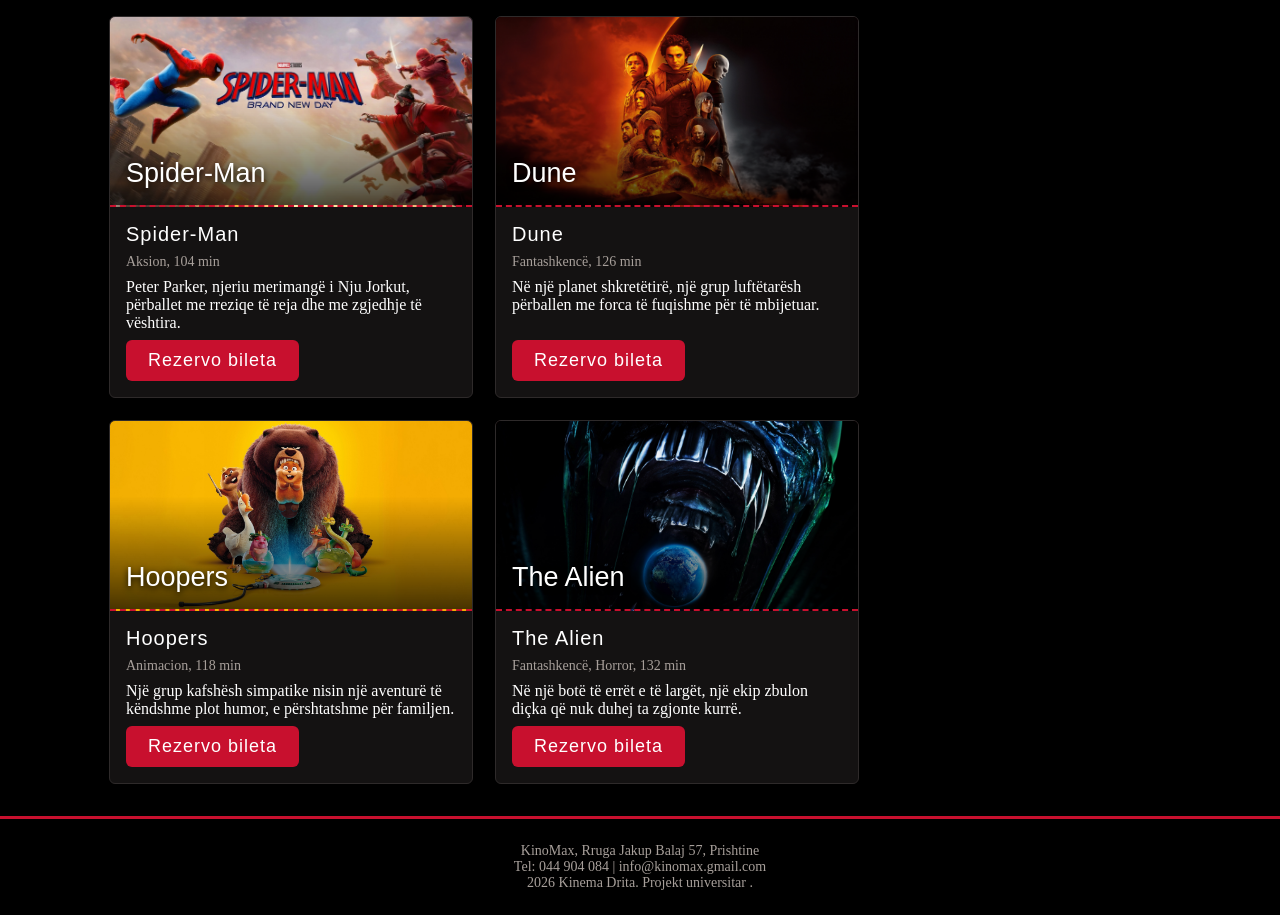
==== commit ccbf1cac: "Vendosja e sidebar tek faqja kryesore(ballina) qe perfshin orarin e filmave" ====
--- a/index.html
+++ b/index.html
@@ -34,13 +34,13 @@
         <a class="btn" href="filmat.html">Shiko filmat</a>
       </article>
 
-      <article class="slide active g2">
+      <article class="slide g2">
         <h2>Goat</h2>
         <p>Komedi. Shfaqje çdo ditë në ora 18:00.</p>
         <a class="btn" href="filmat.html">Shiko filmat</a>
       </article>
 
-      <article class="slide active g3">
+      <article class="slide g3">
         <h2>Odyssey</h2>
         <p>Dramë. Të dielën me çmim familjar.</p>
         <a class="btn" href="filmat.html">Shiko filmat</a>
@@ -169,10 +169,10 @@
       <aside class="sidebar">
         <h2>Orari i sotëm</h2>
         <ul class="schedule">
-          <li><span>16:00</span> Rruga drejt Detit</li>
-          <li><span>18:00</span> Hija e Qytetit</li>
-          <li><span>20:00</span> Nata e Fundit</li>
-          <li><span>22:00</span> Kodi i Kuq</li>
+          <li><span>16:00</span> Avengers</li>
+          <li><span>18:00</span> Spider-Man</li>
+          <li><span>20:00</span> Hoopers</li>
+          <li><span>22:00</span> The Alien</li>
         </ul>
         <p class="note">Bileta: 4&euro; çmim standard, 6&euro; VIP.</p>
       </aside>
--- a/css/style.css
+++ b/css/style.css
@@ -180,7 +180,7 @@
 /*Pjesa e filmave apo slides*/
 .slider {
   position: relative;
-  height: 750px;
+  height: 650px;
   overflow: hidden;
 }
 
@@ -511,6 +511,76 @@
   align-self: flex-start;
 }
 
+.p1 {
+  background:
+    linear-gradient(to top, rgba(0, 0, 0, 0.7), rgba(0, 0, 0, 0) 60%),
+    url("../Logo/avengers.jpg") center 20% / cover no-repeat #1b0003;
+}
+.p2 {
+  background:
+    linear-gradient(to top, rgba(0, 0, 0, 0.7), rgba(0, 0, 0, 0) 60%),
+    url("../Logo/24993.jpg") center 20% / cover no-repeat #1b0003;
+}
+.p3 {
+  background:
+    linear-gradient(to top, rgba(0, 0, 0, 0.7), rgba(0, 0, 0, 0) 60%),
+    url("../Logo/the-odyssey-3840x2160-25035.jpg") center 20% / cover no-repeat
+      #1b0003;
+}
+.p4 {
+  background:
+    linear-gradient(to top, rgba(0, 0, 0, 0.7), rgba(0, 0, 0, 0) 60%),
+    url("../Logo/freddy.jpg") center 20% / cover no-repeat #1b0003;
+}
+.p5 {
+  background:
+    linear-gradient(to top, rgba(0, 0, 0, 0.7), rgba(0, 0, 0, 0) 60%),
+    url("../Logo/spiderman.jpg") center 20% / cover no-repeat #1b0003;
+}
+.p6 {
+  background:
+    linear-gradient(to top, rgba(0, 0, 0, 0.7), rgba(0, 0, 0, 0) 60%),
+    url("../Logo/dune.jpg") center 20% / cover no-repeat #1b0003;
+}
+.p7 {
+  background:
+    linear-gradient(to top, rgba(0, 0, 0, 0.7), rgba(0, 0, 0, 0) 60%),
+    url("../Logo/hoppers.jpg") center 20% / cover no-repeat #1b0003;
+}
+.p8 {
+  background:
+    linear-gradient(to top, rgba(0, 0, 0, 0.7), rgba(0, 0, 0, 0) 60%),
+    url("../Logo/alien.jpg") center 20% / cover no-repeat #1b0003;
+}
+/*Sidebar*/
+.sidebar {
+  flex: 0 0 280px;
+  background: #141212;
+  border-left: 4px solid #c8102e;
+  padding: 21px;
+}
+
+.schedule {
+  list-style: none;
+}
+
+.schedule li {
+  padding: 8px 0;
+}
+
+.schedule span {
+  display: inline-block;
+  min-width: 75px;
+  color: #c8102e;
+  font-family: Impact, Arial, sans-serif;
+}
+
+.note {
+  margin-top: 16px;
+  color: #a79f9a;
+  font-size: 14px;
+}
+
 /* ===== Footer ===== */
 .footer {
   padding: 24px 32px;
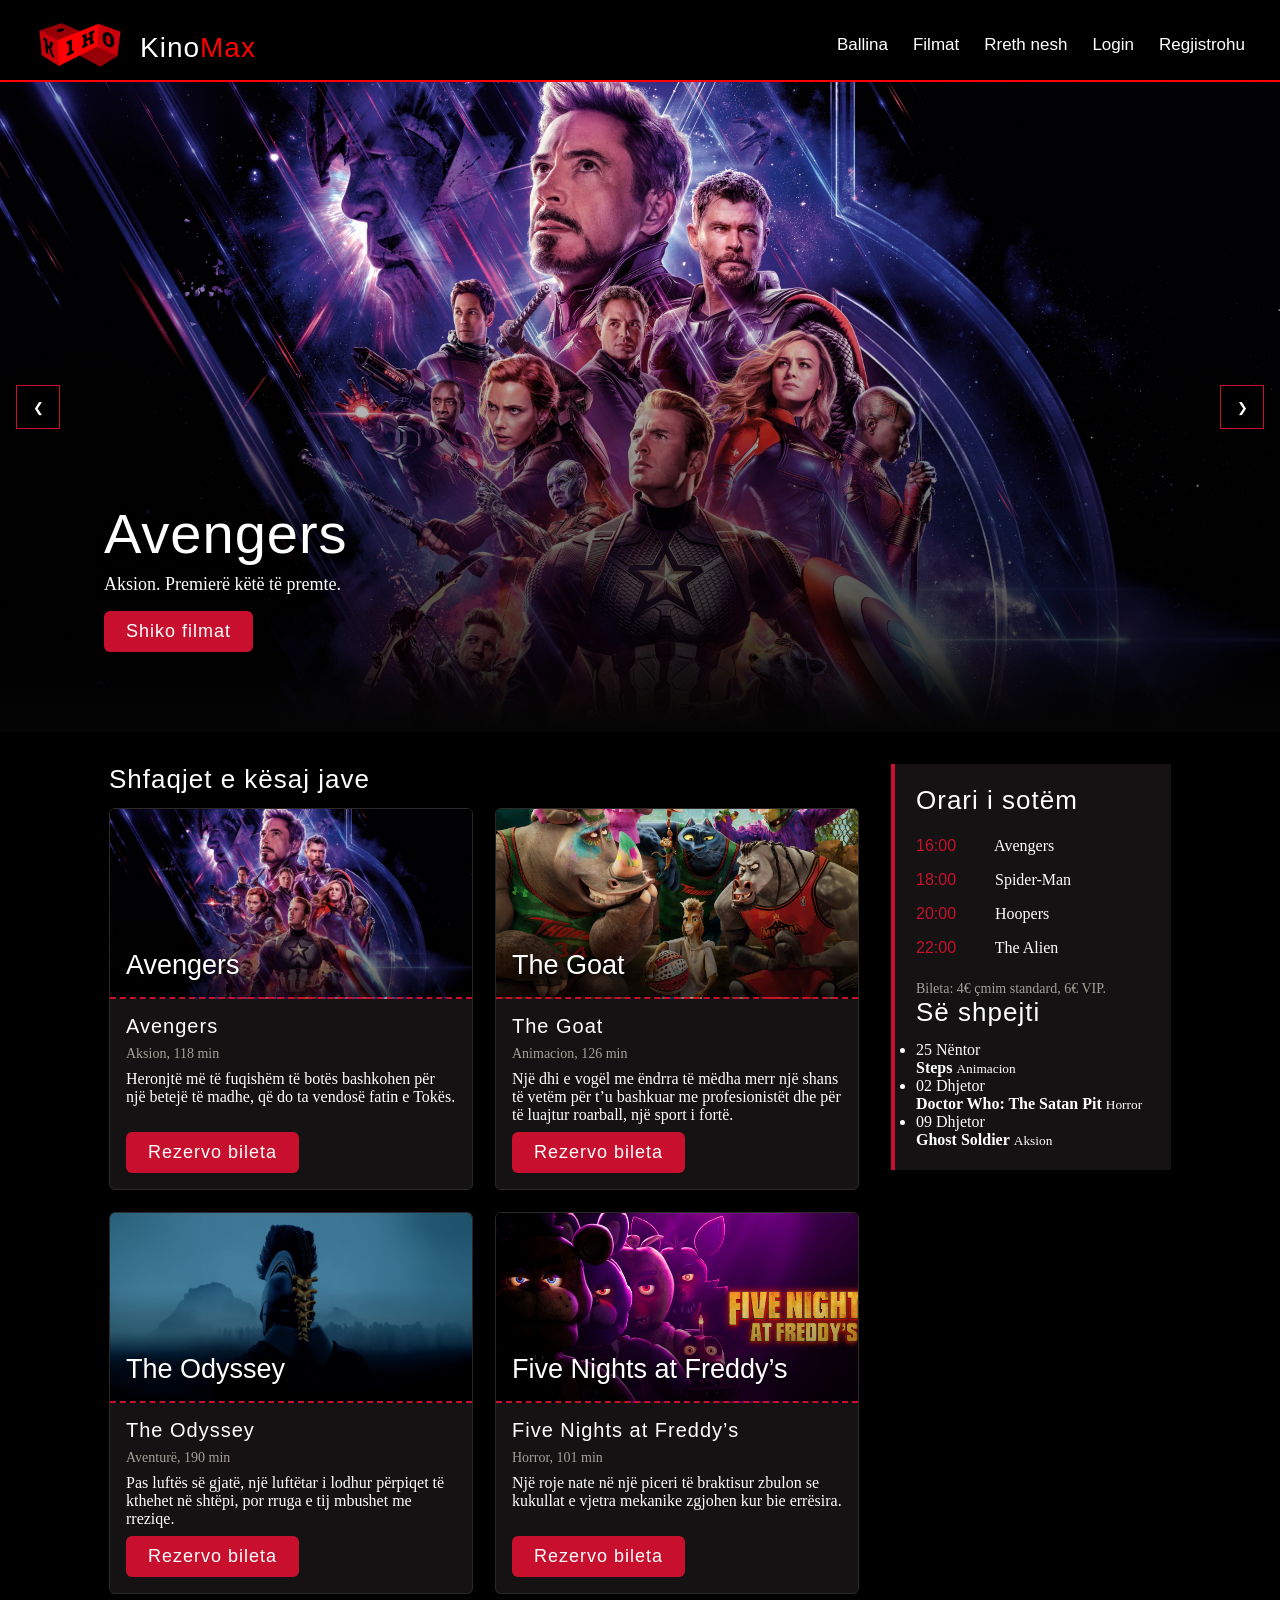
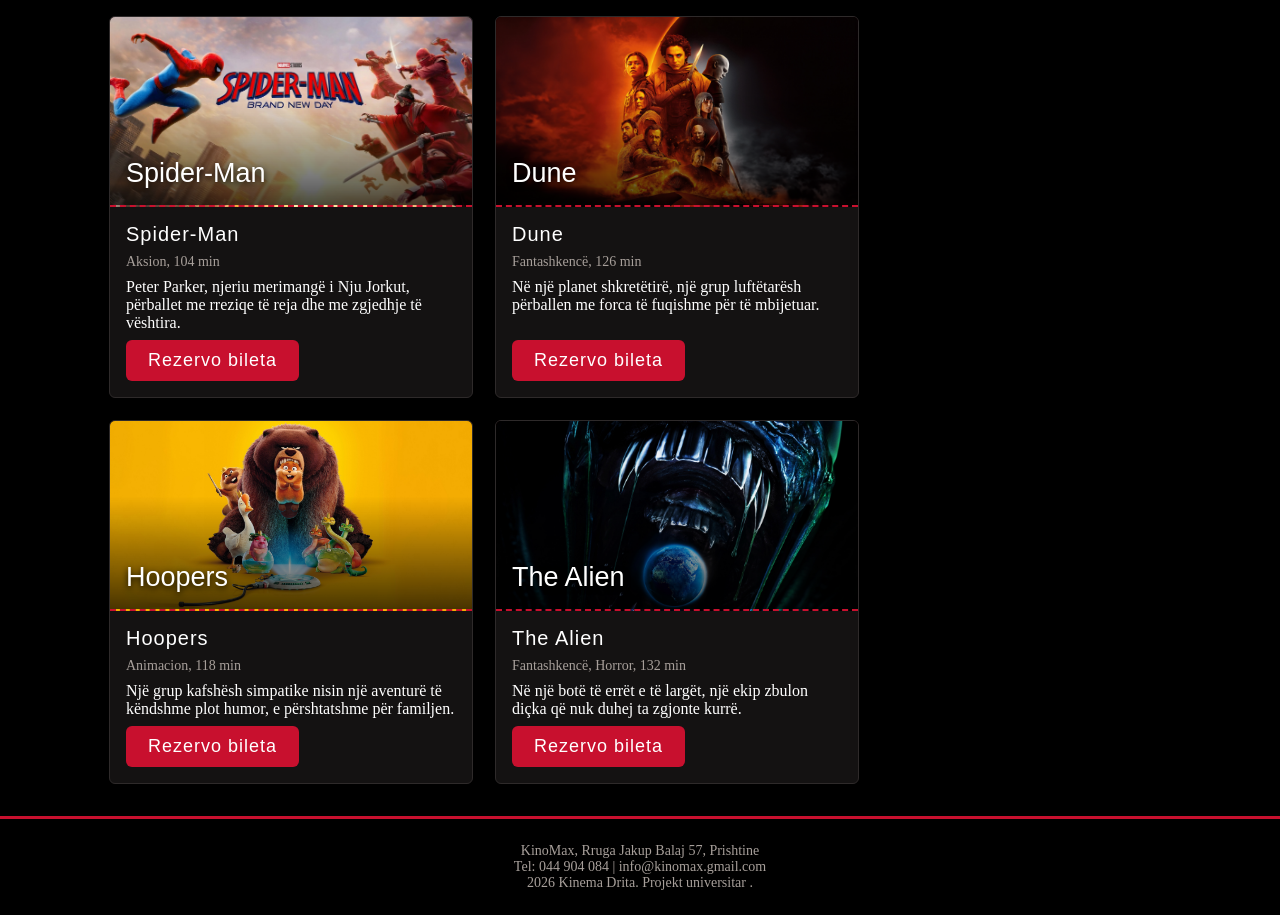
==== commit 1b68cfb5: "Shtova listen e filmave qe vijne se shpejti nen orarin e sotem" ====
--- a/index.html
+++ b/index.html
@@ -175,6 +175,30 @@
           <li><span>22:00</span> The Alien</li>
         </ul>
         <p class="note">Bileta: 4&euro; çmim standard, 6&euro; VIP.</p>
+        <h2 class="soon-title">Së shpejti</h2>
+        <ul class="soon">
+          <li>
+            <span class="soon-date">25 Nëntor</span>
+            <div>
+              <strong>Steps</strong>
+              <small>Animacion</small>
+            </div>
+          </li>
+          <li>
+            <span class="soon-date">02 Dhjetor</span>
+            <div>
+              <strong>Doctor Who: The Satan Pit</strong>
+              <small>Horror</small>
+            </div>
+          </li>
+          <li>
+            <span class="soon-date">09 Dhjetor</span>
+            <div>
+              <strong>Ghost Soldier</strong>
+              <small>Aksion</small>
+            </div>
+          </li>
+        </ul>
       </aside>
     </div>
 
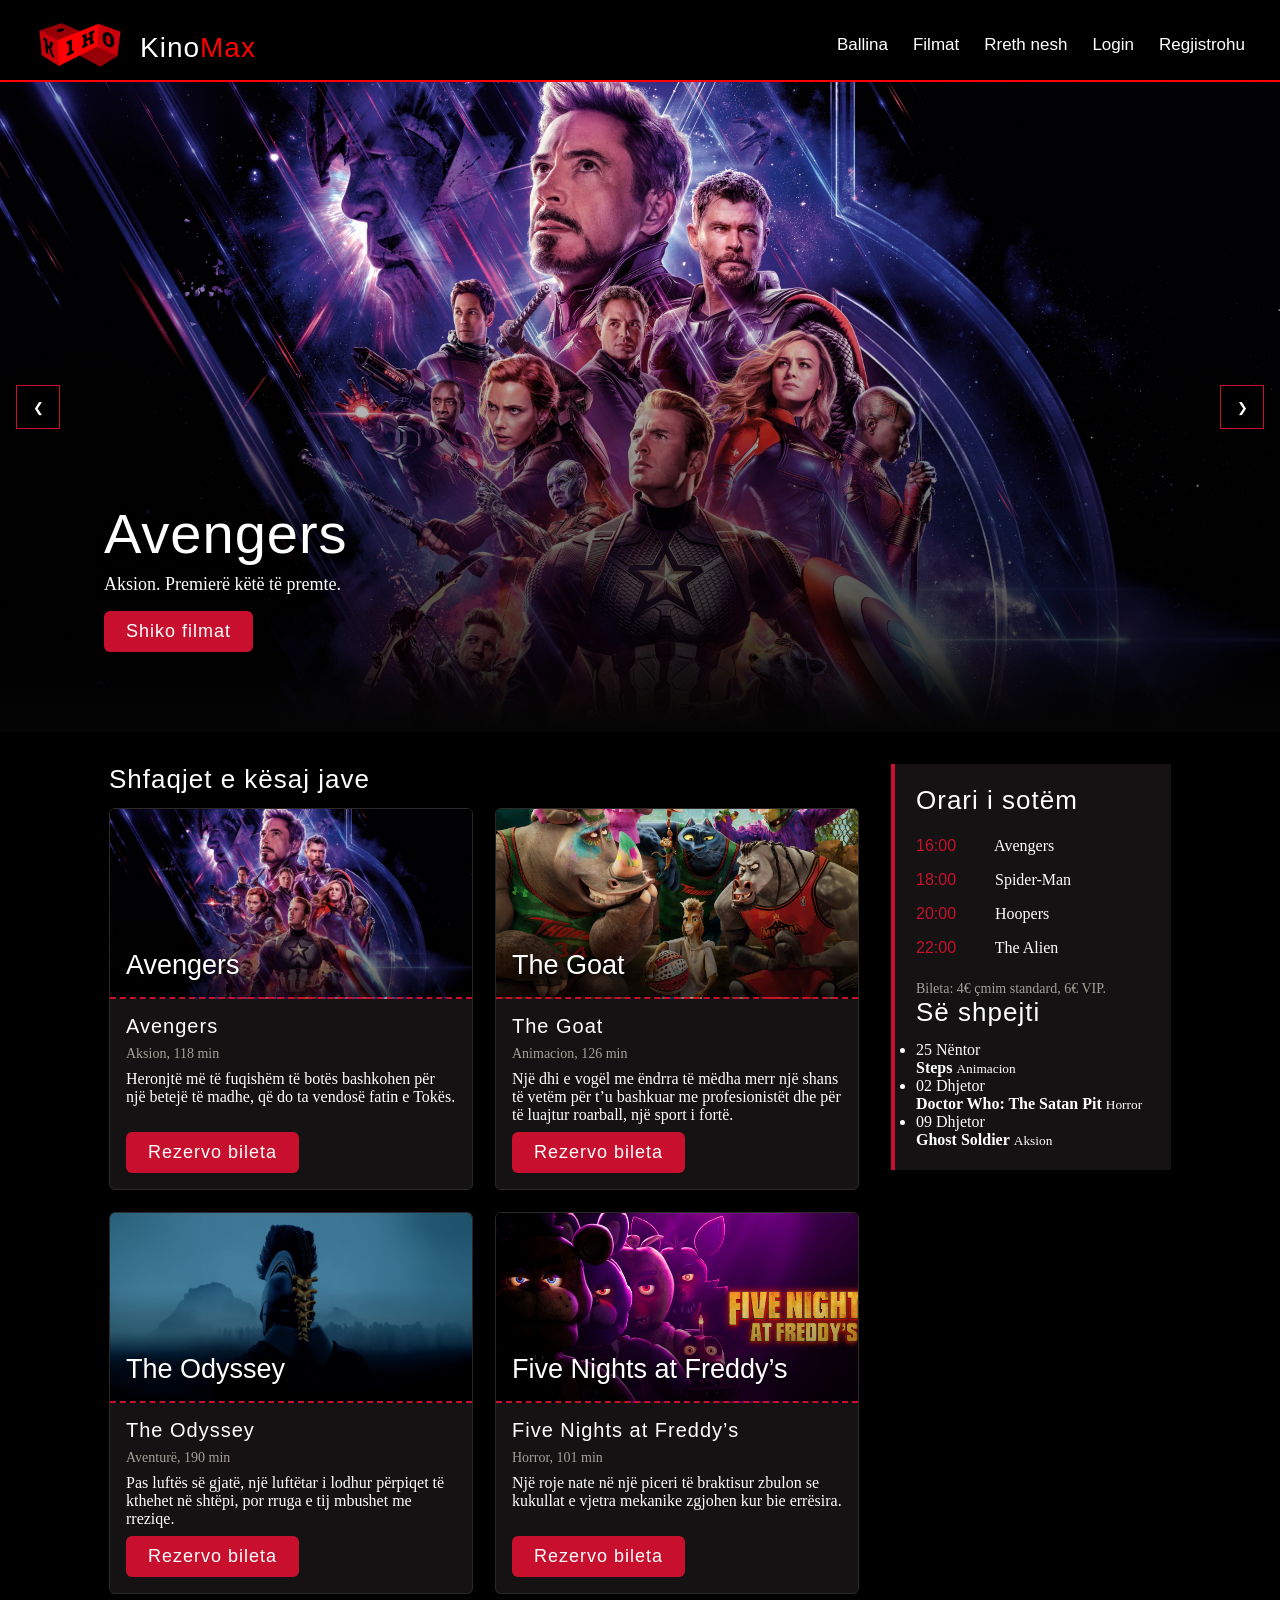
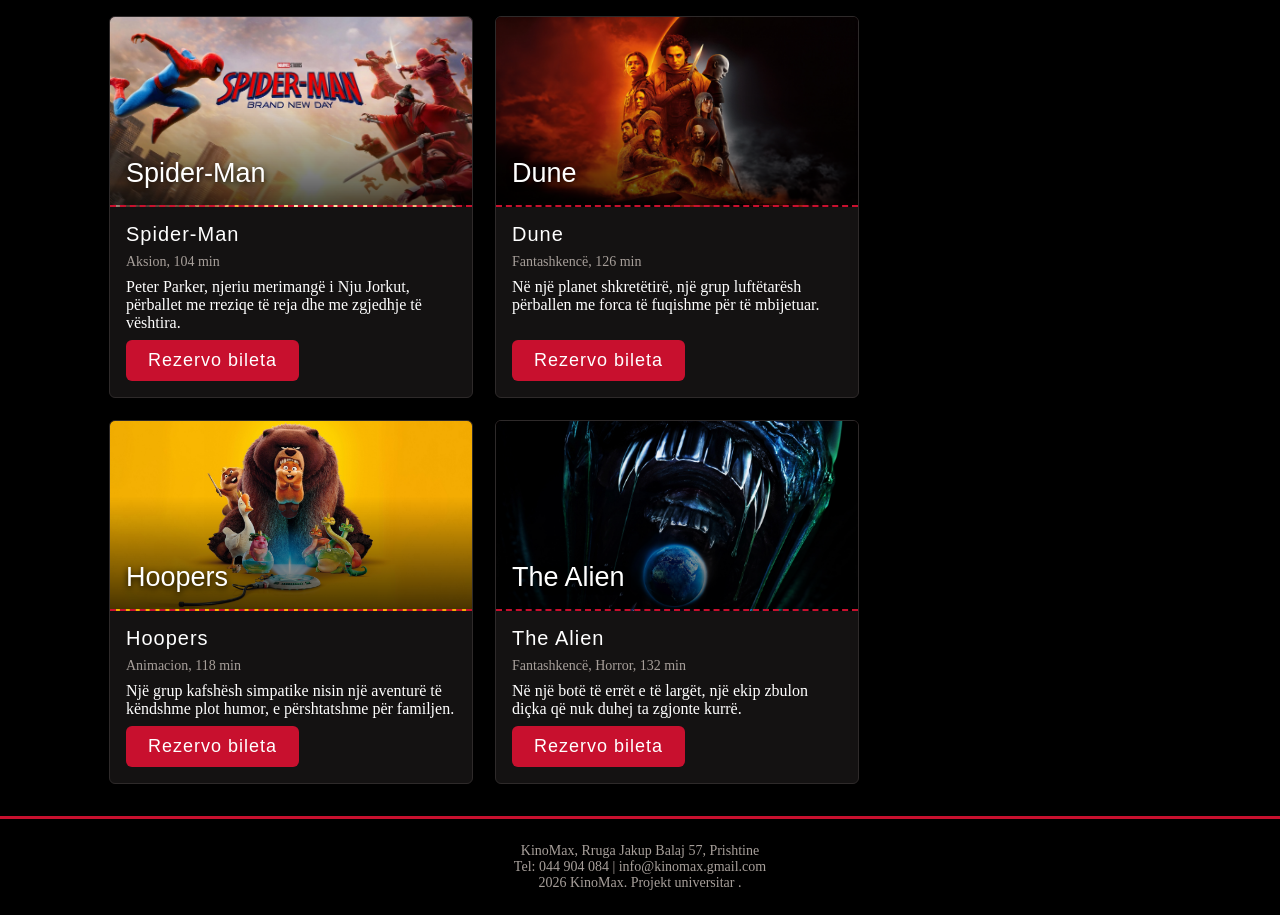
==== commit d8cb90b5: "Disa ndryshime te vogla tek pjesa e footer(ndryshimi i emrit te kinemase)" ====
--- a/index.html
+++ b/index.html
@@ -205,7 +205,7 @@
     <footer class="footer">
       <p>KinoMax, Rruga Jakup Balaj 57, Prishtine</p>
       <p>Tel: 044 904 084 | info@kinomax.gmail.com</p>
-      <p>2026 Kinema Drita. Projekt universitar .</p>
+      <p>2026 KinoMax. Projekt universitar .</p>
     </footer>
   </body>
 </html>
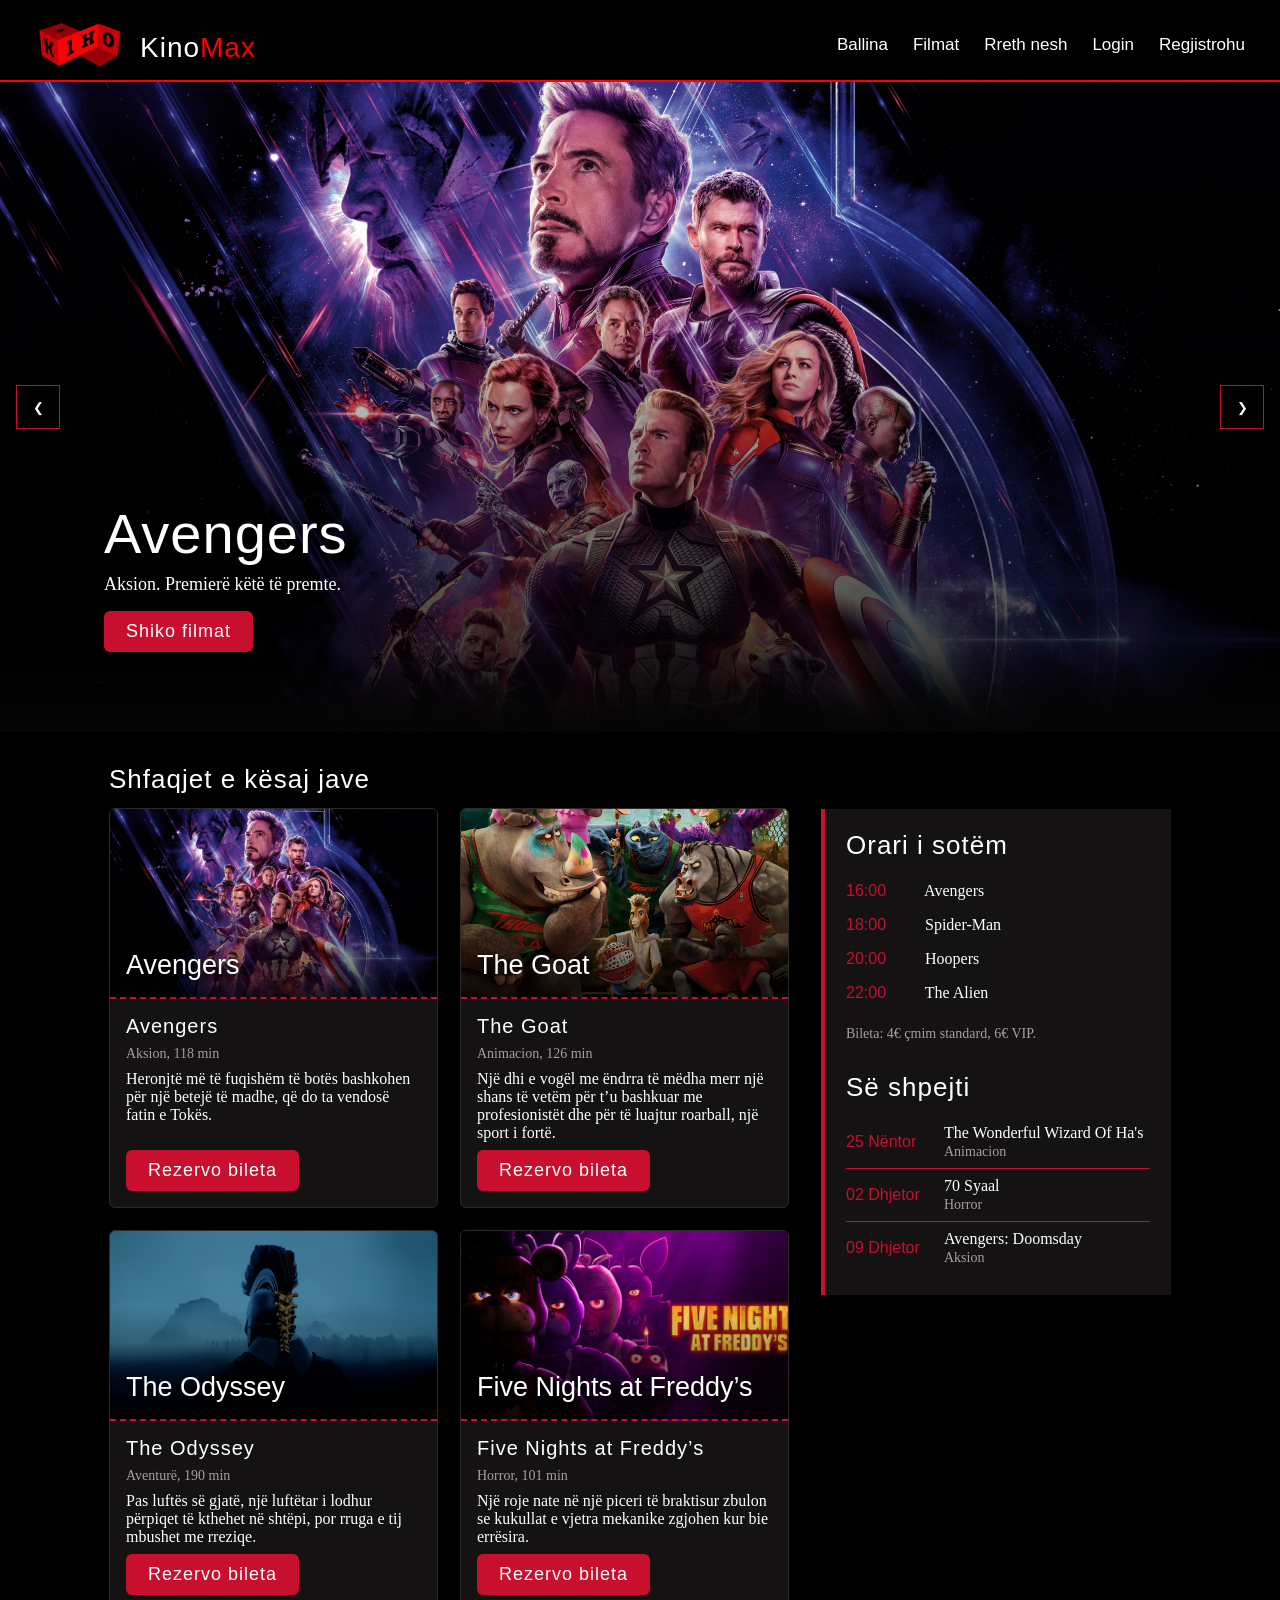
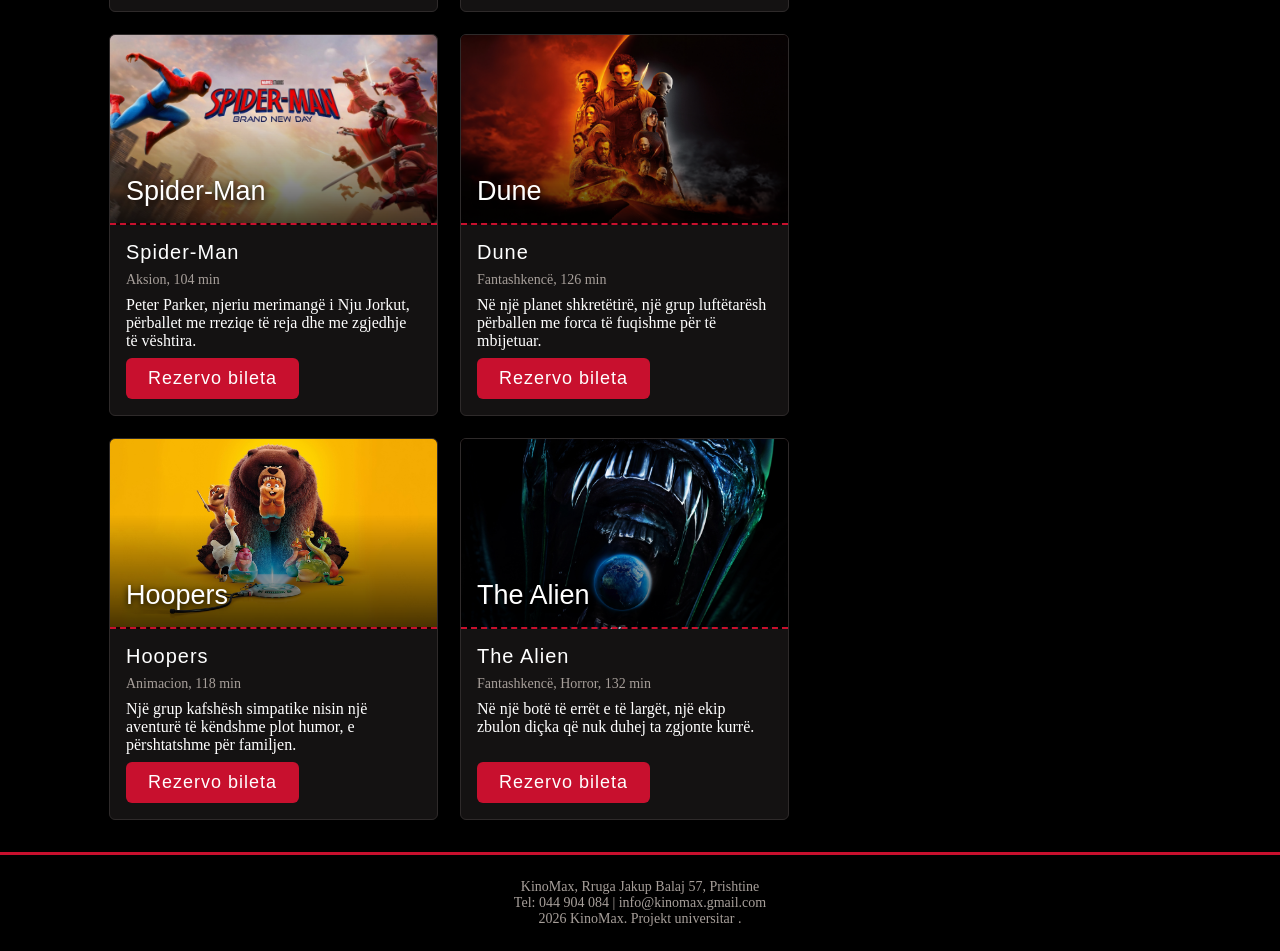
==== commit 6790daf2: "Stilizova kutin Se shpejti në të njejtin stil me Orarin e sotem" ====
--- a/index.html
+++ b/index.html
@@ -180,21 +180,21 @@
           <li>
             <span class="soon-date">25 Nëntor</span>
             <div>
-              <strong>Steps</strong>
+              <strong>The Wonderful Wizard Of Ha's</strong>
               <small>Animacion</small>
             </div>
           </li>
           <li>
             <span class="soon-date">02 Dhjetor</span>
             <div>
-              <strong>Doctor Who: The Satan Pit</strong>
+              <strong>70 Syaal</strong>
               <small>Horror</small>
             </div>
           </li>
           <li>
             <span class="soon-date">09 Dhjetor</span>
             <div>
-              <strong>Ghost Soldier</strong>
+              <strong>Avengers: Doomsday</strong>
               <small>Aksion</small>
             </div>
           </li>
--- a/css/style.css
+++ b/css/style.css
@@ -552,12 +552,14 @@
     linear-gradient(to top, rgba(0, 0, 0, 0.7), rgba(0, 0, 0, 0) 60%),
     url("../Logo/alien.jpg") center 20% / cover no-repeat #1b0003;
 }
+
 /*Sidebar*/
 .sidebar {
-  flex: 0 0 280px;
+  flex: 0 0 350px;
   background: #141212;
   border-left: 4px solid #c8102e;
   padding: 21px;
+  margin-top: 45px;
 }
 
 .schedule {
@@ -577,6 +579,39 @@
 
 .note {
   margin-top: 16px;
+  color: #a79f9a;
+  font-size: 14px;
+}
+
+.soon-title {
+  margin-top: 30px;
+}
+
+.soon li {
+  display: flex;
+  align-items: center;
+  gap: 8px;
+  padding: 8px 0;
+  border-bottom: 1px solid #c8102e;
+}
+
+.soon li:last-child {
+  border-bottom: none;
+}
+
+.soon-date {
+  flex: 0 0 90px;
+  color: #c8102e;
+  font-family: Impact, Arial, sans-serif;
+}
+
+.soon strong {
+  display: block;
+  font-weight: 400;
+  font-size: 16px;
+}
+
+.soon small {
   color: #a79f9a;
   font-size: 14px;
 }
